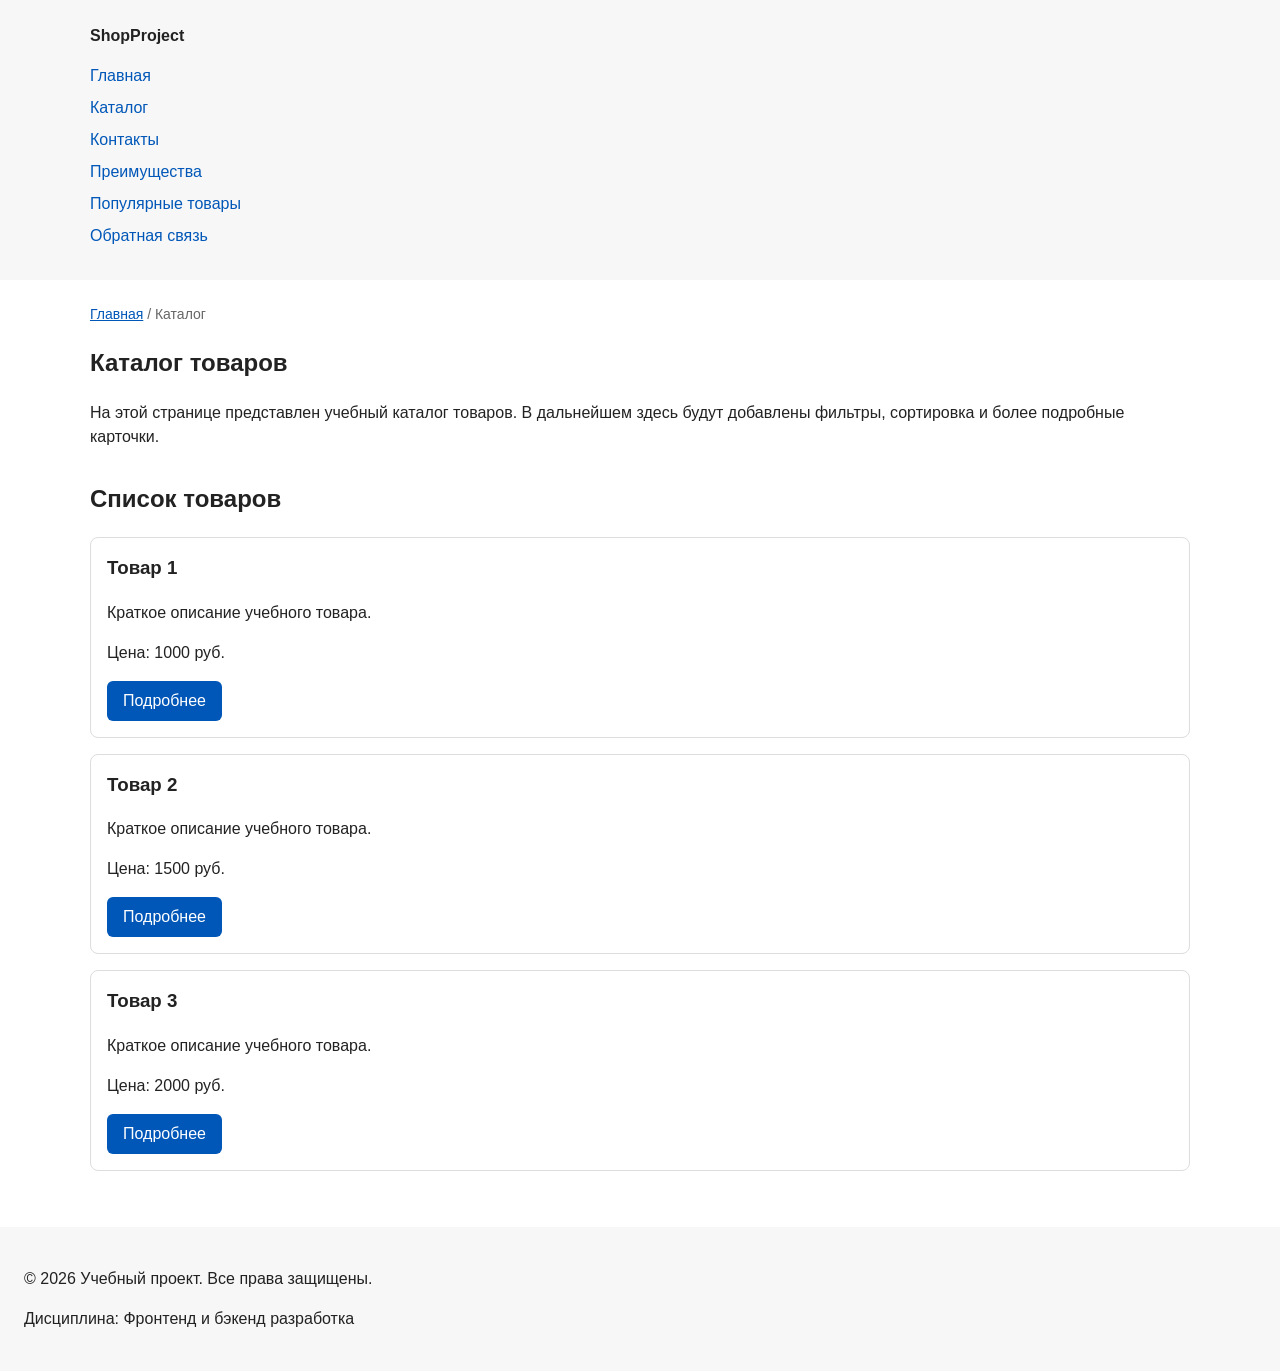
==== catalog.html @ db3c7e43 "feat: add multi-page structure navigation and anchors" ====
<!doctype html>
<html lang="ru">
  <head>
    <meta charset="UTF-8" />
    <meta name="viewport" content="width=device-width, initial-scale=1.0" />
    <meta
      name="description"
      content="Каталог товаров учебного интернет-магазина."
    />
    <title>Каталог товаров — Учебный интернет-магазин</title>
    <link rel="stylesheet" href="css/style.css" />
  </head>
  <body>
    <header>
      <div class="site-header">
        <a class="site-logo" href="index.html">ShopProject</a>

        <nav class="site-nav" aria-label="Основная навигация">
          <ul class="site-nav__list">
            <li><a href="index.html">Главная</a></li>
            <li><a href="catalog.html">Каталог</a></li>
            <li><a href="contacts.html">Контакты</a></li>
            <li><a href="index.html#advantages">Преимущества</a></li>
            <li><a href="index.html#popular">Популярные товары</a></li>
            <li><a href="index.html#contacts">Обратная связь</a></li>
          </ul>
        </nav>
      </div>
    </header>

    <main>
      <nav class="breadcrumbs" aria-label="Хлебные крошки">
        <a href="index.html">Главная</a>
        <span>Каталог</span>
      </nav>

      <section class="section">
        <h1>Каталог товаров</h1>
        <p>
          На этой странице представлен учебный каталог товаров. В дальнейшем
          здесь будут добавлены фильтры, сортировка и более подробные карточки.
        </p>
      </section>

      <section class="section">
        <h2>Список товаров</h2>

        <article class="product-card">
          <h3>Товар 1</h3>
          <p>Краткое описание учебного товара.</p>
          <p>Цена: 1000 руб.</p>
          <a class="button" href="index.html#popular">Подробнее</a>
        </article>

        <article class="product-card">
          <h3>Товар 2</h3>
          <p>Краткое описание учебного товара.</p>
          <p>Цена: 1500 руб.</p>
          <a class="button" href="index.html#popular">Подробнее</a>
        </article>

        <article class="product-card">
          <h3>Товар 3</h3>
          <p>Краткое описание учебного товара.</p>
          <p>Цена: 2000 руб.</p>
          <a class="button" href="index.html#popular">Подробнее</a>
        </article>
      </section>
    </main>

    <footer>
      <p>&copy; 2026 Учебный проект. Все права защищены.</p>
      <p>Дисциплина: Фронтенд и бэкенд разработка</p>
    </footer>
  </body>
</html>
---- css/style.css ----
/* ===============================
   1. Переменные проекта
   =============================== */

:root {
  /* Цвета */
  --color-bg: #ffffff;
  --color-text: #222222;
  --color-muted: #666666;
  --color-primary: #0057b8;
  --color-primary-dark: #003f86;
  --color-border: #dddddd;
  --color-surface: #f7f7f7;
  --color-surface-accent: #eef5ff;
  --color-danger: #b00020;
  --color-success: #168a2f;
  --color-success-bg: #eefaf0;
  --color-white: #ffffff;

  /* Отступы */
  --space-xs: 4px;
  --space-sm: 8px;
  --space-md: 16px;
  --space-lg: 24px;
  --space-xl: 32px;

  /* Скругления */
  --radius-sm: 6px;
  --radius-md: 8px;
  --radius-lg: 12px;

  --container-width: 1100px;
}

/* ===============================
   2. Базовые стили
   =============================== */

* {
  box-sizing: border-box;
}

html {
  scroll-behavior: smooth;
}

body {
  margin: 0;
  font-family: Arial, sans-serif;
  line-height: 1.5;
  color: var(--color-text);
  background-color: var(--color-bg);
}

header,
main,
footer {
  padding: var(--space-lg);
}

header,
footer {
  background-color: var(--color-surface);
}

/* ===============================
   3. Общие элементы интерфейса
   =============================== */

a {
  color: var(--color-primary);
}

a:hover {
  color: var(--color-primary-dark);
}

/* Показываем фокус при работе с клавиатурой. */
a:focus-visible,
button:focus-visible,
input:focus-visible,
select:focus-visible,
textarea:focus-visible {
  outline: 2px solid var(--color-primary);
  outline-offset: 3px;
}

.button {
  display: inline-block;
  padding: var(--space-sm) var(--space-md);
  color: var(--color-white);
  background-color: var(--color-primary);
  text-decoration: none;
  border: none;
  border-radius: var(--radius-sm);
  font: inherit;
  cursor: pointer;
}

.button:hover {
  color: var(--color-white);
  background-color: var(--color-primary-dark);
}

button:disabled {
  opacity: 0.6;
  cursor: not-allowed;
}

:target {
  outline: 2px dashed var(--color-primary);
  outline-offset: 4px;
}

/* ===============================
   4. Компоненты страницы
   =============================== */

.site-header {
  max-width: var(--container-width);
  margin: 0 auto;
}

.site-logo {
  font-weight: bold;
  text-decoration: none;
  color: var(--color-text);
}

.site-nav__list {
  padding: 0;
  margin: var(--space-md) 0 0;
  list-style: none;
}

.site-nav__list li {
  margin-bottom: var(--space-sm);
}

.site-nav__list a {
  text-decoration: none;
}

.site-nav__list a:hover {
  text-decoration: underline;
}

.breadcrumbs {
  max-width: var(--container-width);
  margin: 0 auto var(--space-md);
  font-size: 14px;
  color: var(--color-muted);
}

.breadcrumbs a {
  color: var(--color-primary);
}

.breadcrumbs span::before {
  content: " / ";
  color: var(--color-muted);
}

.hero {
  max-width: var(--container-width);
  margin: 0 auto var(--space-xl);
  padding: var(--space-xl) var(--space-lg);
  background-color: var(--color-surface-accent);
  border-radius: var(--radius-lg);
}

.section {
  max-width: var(--container-width);
  margin: 0 auto var(--space-xl);
}

.section h2 {
  margin-top: 0;
}

.product-card {
  margin-bottom: var(--space-md);
  padding: var(--space-md);
  border: 1px solid var(--color-border);
  border-radius: var(--radius-md);
  background-color: var(--color-bg);
}

.product-card:hover {
  border-color: var(--color-primary);
}

.product-card h3 {
  margin-top: 0;
}

.aside-info {
  max-width: var(--container-width);
  margin: 0 auto var(--space-xl);
  padding: var(--space-md);
  border-left: 4px solid var(--color-primary);
  background-color: var(--color-surface);
}

/* ===============================
   5. Форма и модальное окно
   =============================== */

.order-dialog {
  width: min(100% - var(--space-xl), 560px);
  padding: var(--space-lg);
  border: none;
  border-radius: var(--radius-lg);
}

.order-dialog::backdrop {
  background-color: rgba(0, 0, 0, 0.5);
}

.form-field {
  margin-bottom: var(--space-md);
}

.form-field label {
  display: block;
  margin-bottom: var(--space-xs);
}

.form-field input,
.form-field select,
.form-field textarea {
  width: 100%;
  padding: 10px 12px;
  border: 1px solid var(--color-border);
  border-radius: var(--radius-sm);
  font: inherit;
}

.form-field input[type="checkbox"] {
  width: auto;
}

.form-field small {
  display: block;
  margin-top: var(--space-xs);
  color: var(--color-muted);
}

.form-field input:hover,
.form-field select:hover,
.form-field textarea:hover,
.form-field input:focus,
.form-field select:focus,
.form-field textarea:focus {
  border-color: var(--color-primary);
}

/* Ошибочная рамка остаётся красной при наведении и фокусе. */
.form-field input[aria-invalid="true"],
.form-field select[aria-invalid="true"],
.form-field textarea[aria-invalid="true"] {
  border-color: var(--color-danger);
}

.form-actions {
  display: flex;
  gap: var(--space-md);
  margin-top: var(--space-lg);
}

.success-message {
  max-width: var(--container-width);
  margin: var(--space-lg) auto;
  padding: var(--space-md);
  border-left: 4px solid var(--color-success);
  background-color: var(--color-success-bg);
}
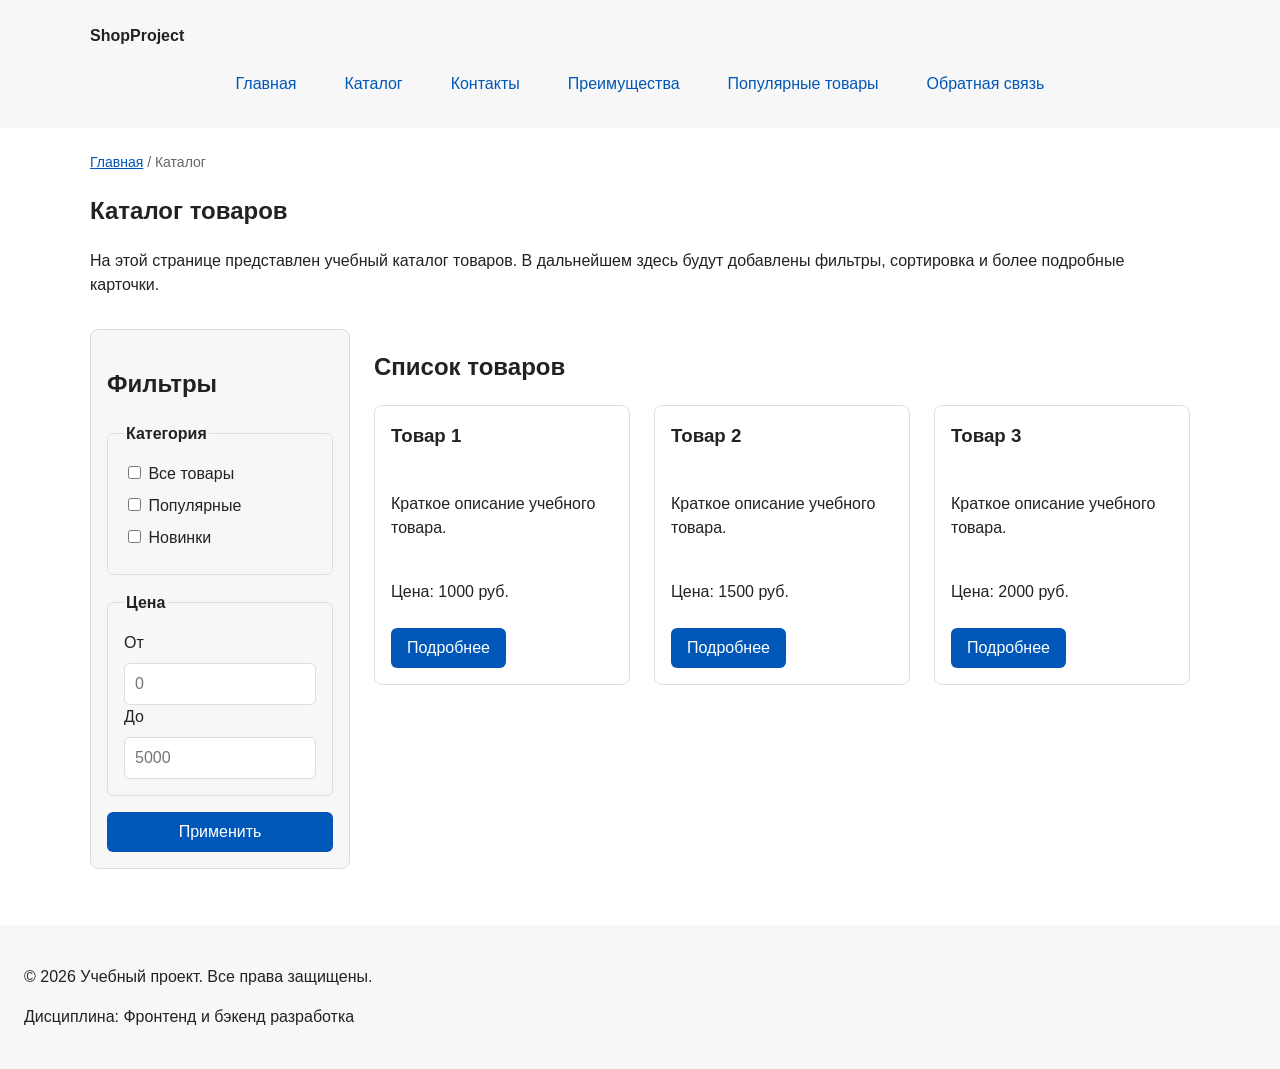
==== commit 553931b2: "feat: add flex navigation and grid catalog layout" ====
--- a/catalog.html
+++ b/catalog.html
@@ -42,29 +42,82 @@
         </p>
       </section>
 
-      <section class="section">
-        <h2>Список товаров</h2>
+      <section class="catalog-layout">
+        <aside class="catalog-filters">
+          <h2>Фильтры</h2>
 
-        <article class="product-card">
-          <h3>Товар 1</h3>
-          <p>Краткое описание учебного товара.</p>
-          <p>Цена: 1000 руб.</p>
-          <a class="button" href="index.html#popular">Подробнее</a>
-        </article>
+          <form class="filters-form" action="#" method="get">
+            <fieldset>
+              <legend>Категория</legend>
 
-        <article class="product-card">
-          <h3>Товар 2</h3>
-          <p>Краткое описание учебного товара.</p>
-          <p>Цена: 1500 руб.</p>
-          <a class="button" href="index.html#popular">Подробнее</a>
-        </article>
+              <label>
+                <input type="checkbox" name="category" value="all" />
+                Все товары
+              </label>
 
-        <article class="product-card">
-          <h3>Товар 3</h3>
-          <p>Краткое описание учебного товара.</p>
-          <p>Цена: 2000 руб.</p>
-          <a class="button" href="index.html#popular">Подробнее</a>
-        </article>
+              <label>
+                <input type="checkbox" name="category" value="popular" />
+                Популярные
+              </label>
+
+              <label>
+                <input type="checkbox" name="category" value="new" />
+                Новинки
+              </label>
+            </fieldset>
+
+            <fieldset>
+              <legend>Цена</legend>
+
+              <label for="price-from">От</label>
+              <input
+                id="price-from"
+                name="price-from"
+                type="number"
+                min="0"
+                placeholder="0"
+              />
+
+              <label for="price-to">До</label>
+              <input
+                id="price-to"
+                name="price-to"
+                type="number"
+                min="0"
+                placeholder="5000"
+              />
+            </fieldset>
+
+            <button class="button" type="submit">Применить</button>
+          </form>
+        </aside>
+
+        <section class="catalog-products">
+          <h2>Список товаров</h2>
+
+          <div class="products-grid">
+            <article class="product-card">
+              <h3>Товар 1</h3>
+              <p>Краткое описание учебного товара.</p>
+              <p>Цена: 1000 руб.</p>
+              <a class="button" href="index.html#popular">Подробнее</a>
+            </article>
+
+            <article class="product-card">
+              <h3>Товар 2</h3>
+              <p>Краткое описание учебного товара.</p>
+              <p>Цена: 1500 руб.</p>
+              <a class="button" href="index.html#popular">Подробнее</a>
+            </article>
+
+            <article class="product-card">
+              <h3>Товар 3</h3>
+              <p>Краткое описание учебного товара.</p>
+              <p>Цена: 2000 руб.</p>
+              <a class="button" href="index.html#popular">Подробнее</a>
+            </article>
+          </div>
+        </section>
       </section>
     </main>
 
--- a/css/style.css
+++ b/css/style.css
@@ -128,21 +128,27 @@
 }
 
 .site-nav__list {
+  display: flex;
+  flex-wrap: wrap;
+  justify-content: center;
+  align-items: center;
+  gap: var(--space-md);
   padding: 0;
   margin: var(--space-md) 0 0;
   list-style: none;
 }
 
-.site-nav__list li {
-  margin-bottom: var(--space-sm);
-}
-
 .site-nav__list a {
+  display: inline-block;
+  padding: var(--space-sm) var(--space-md);
+  color: var(--color-primary);
   text-decoration: none;
+  border-radius: var(--radius-sm);
 }
 
 .site-nav__list a:hover {
-  text-decoration: underline;
+  color: var(--color-white);
+  background-color: var(--color-primary);
 }
 
 .breadcrumbs {
@@ -178,20 +184,84 @@
   margin-top: 0;
 }
 
+.products-grid {
+  display: grid;
+  grid-template-columns: repeat(3, 1fr);
+  gap: var(--space-lg);
+}
+
 .product-card {
-  margin-bottom: var(--space-md);
+  display: flex;
+  flex-direction: column;
+  gap: var(--space-sm);
+  margin-bottom: 0;
   padding: var(--space-md);
   border: 1px solid var(--color-border);
   border-radius: var(--radius-md);
   background-color: var(--color-bg);
 }
 
+.product-card .button {
+  margin-top: auto;
+  align-self: flex-start;
+}
+
 .product-card:hover {
   border-color: var(--color-primary);
 }
 
 .product-card h3 {
   margin-top: 0;
+}
+
+.catalog-layout {
+  max-width: var(--container-width);
+  margin: 0 auto var(--space-xl);
+  display: grid;
+  grid-template-columns: 260px 1fr;
+  grid-template-areas: "filters products";
+  gap: var(--space-lg);
+}
+
+.catalog-filters {
+  grid-area: filters;
+  padding: var(--space-md);
+  border: 1px solid var(--color-border);
+  border-radius: var(--radius-md);
+  background-color: var(--color-surface);
+}
+
+.catalog-products {
+  grid-area: products;
+}
+
+.filters-form {
+  display: grid;
+  gap: var(--space-md);
+}
+
+.filters-form fieldset {
+  margin: 0;
+  padding: var(--space-md);
+  border: 1px solid var(--color-border);
+  border-radius: var(--radius-sm);
+}
+
+.filters-form legend {
+  font-weight: 700;
+}
+
+.filters-form label {
+  display: block;
+  margin-bottom: var(--space-sm);
+}
+
+.filters-form input[type="number"] {
+  width: 100%;
+  padding: 8px 10px;
+  border: 1px solid var(--color-border);
+  border-radius: var(--radius-sm);
+  font: inherit;
 }
 
 .aside-info {
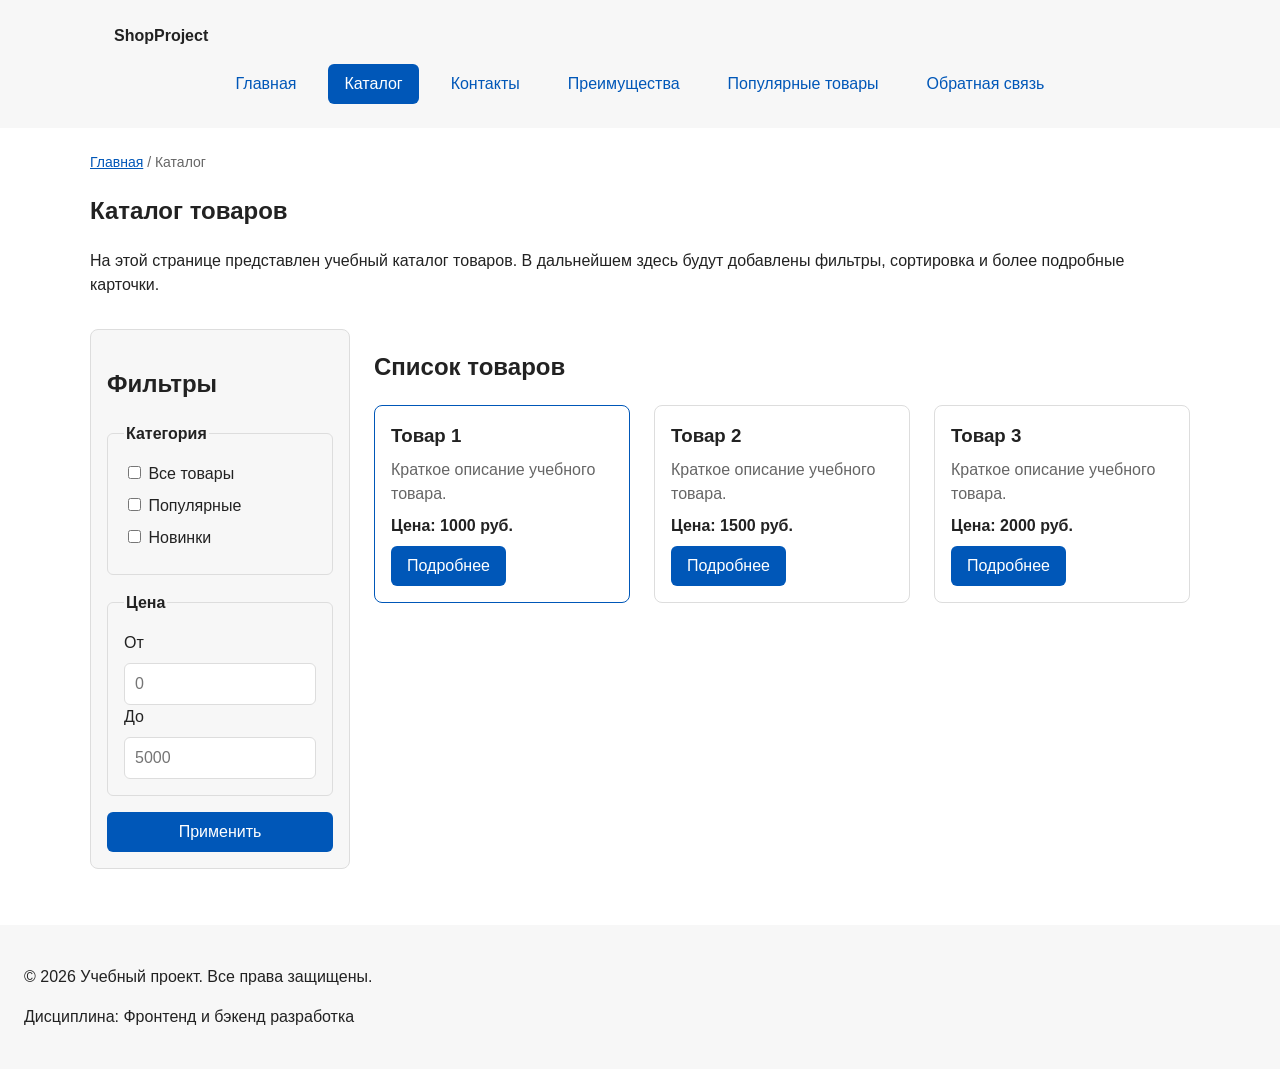
==== commit 54e453f6: "refactor: apply BEM naming to CSS classes" ====
--- a/catalog.html
+++ b/catalog.html
@@ -11,18 +11,40 @@
     <link rel="stylesheet" href="css/style.css" />
   </head>
   <body>
-    <header>
-      <div class="site-header">
-        <a class="site-logo" href="index.html">ShopProject</a>
+    <header class="site-header">
+      <div class="site-header__inner">
+        <a class="site-header__logo" href="index.html">ShopProject</a>
 
         <nav class="site-nav" aria-label="Основная навигация">
           <ul class="site-nav__list">
-            <li><a href="index.html">Главная</a></li>
-            <li><a href="catalog.html">Каталог</a></li>
-            <li><a href="contacts.html">Контакты</a></li>
-            <li><a href="index.html#advantages">Преимущества</a></li>
-            <li><a href="index.html#popular">Популярные товары</a></li>
-            <li><a href="index.html#contacts">Обратная связь</a></li>
+            <li class="site-nav__item">
+              <a class="site-nav__link" href="index.html">Главная</a>
+            </li>
+            <li class="site-nav__item">
+              <a
+                class="site-nav__link site-nav__link--active"
+                href="catalog.html"
+                >Каталог</a
+              >
+            </li>
+            <li class="site-nav__item">
+              <a class="site-nav__link" href="contacts.html">Контакты</a>
+            </li>
+            <li class="site-nav__item">
+              <a class="site-nav__link" href="index.html#advantages"
+                >Преимущества</a
+              >
+            </li>
+            <li class="site-nav__item">
+              <a class="site-nav__link" href="index.html#popular"
+                >Популярные товары</a
+              >
+            </li>
+            <li class="site-nav__item">
+              <a class="site-nav__link" href="index.html#contacts"
+                >Обратная связь</a
+              >
+            </li>
           </ul>
         </nav>
       </div>
@@ -30,8 +52,8 @@
 
     <main>
       <nav class="breadcrumbs" aria-label="Хлебные крошки">
-        <a href="index.html">Главная</a>
-        <span>Каталог</span>
+        <a class="breadcrumbs__link" href="index.html">Главная</a>
+        <span class="breadcrumbs__current">Каталог</span>
       </nav>
 
       <section class="section">
@@ -47,30 +69,31 @@
           <h2>Фильтры</h2>
 
           <form class="filters-form" action="#" method="get">
-            <fieldset>
-              <legend>Категория</legend>
+            <fieldset class="filters-form__group">
+              <legend class="filters-form__legend">Категория</legend>
 
-              <label>
+              <label class="filters-form__label">
                 <input type="checkbox" name="category" value="all" />
                 Все товары
               </label>
 
-              <label>
+              <label class="filters-form__label">
                 <input type="checkbox" name="category" value="popular" />
                 Популярные
               </label>
 
-              <label>
+              <label class="filters-form__label">
                 <input type="checkbox" name="category" value="new" />
                 Новинки
               </label>
             </fieldset>
 
-            <fieldset>
-              <legend>Цена</legend>
+            <fieldset class="filters-form__group">
+              <legend class="filters-form__legend">Цена</legend>
 
-              <label for="price-from">От</label>
+              <label class="filters-form__label" for="price-from">От</label>
               <input
+                class="filters-form__input"
                 id="price-from"
                 name="price-from"
                 type="number"
@@ -78,8 +101,9 @@
                 placeholder="0"
               />
 
-              <label for="price-to">До</label>
+              <label class="filters-form__label" for="price-to">До</label>
               <input
+                class="filters-form__input"
                 id="price-to"
                 name="price-to"
                 type="number"
@@ -88,7 +112,9 @@
               />
             </fieldset>
 
-            <button class="button" type="submit">Применить</button>
+            <button class="button button--primary" type="submit">
+              Применить
+            </button>
           </form>
         </aside>
 
@@ -96,32 +122,50 @@
           <h2>Список товаров</h2>
 
           <div class="products-grid">
-            <article class="product-card">
-              <h3>Товар 1</h3>
-              <p>Краткое описание учебного товара.</p>
-              <p>Цена: 1000 руб.</p>
-              <a class="button" href="index.html#popular">Подробнее</a>
+            <article class="product-card product-card--featured">
+              <h3 class="product-card__title">Товар 1</h3>
+              <p class="product-card__description">
+                Краткое описание учебного товара.
+              </p>
+              <p class="product-card__price">Цена: 1000 руб.</p>
+              <a
+                class="button button--primary product-card__button"
+                href="index.html#popular"
+                >Подробнее</a
+              >
             </article>
 
             <article class="product-card">
-              <h3>Товар 2</h3>
-              <p>Краткое описание учебного товара.</p>
-              <p>Цена: 1500 руб.</p>
-              <a class="button" href="index.html#popular">Подробнее</a>
+              <h3 class="product-card__title">Товар 2</h3>
+              <p class="product-card__description">
+                Краткое описание учебного товара.
+              </p>
+              <p class="product-card__price">Цена: 1500 руб.</p>
+              <a
+                class="button button--primary product-card__button"
+                href="index.html#popular"
+                >Подробнее</a
+              >
             </article>
 
             <article class="product-card">
-              <h3>Товар 3</h3>
-              <p>Краткое описание учебного товара.</p>
-              <p>Цена: 2000 руб.</p>
-              <a class="button" href="index.html#popular">Подробнее</a>
+              <h3 class="product-card__title">Товар 3</h3>
+              <p class="product-card__description">
+                Краткое описание учебного товара.
+              </p>
+              <p class="product-card__price">Цена: 2000 руб.</p>
+              <a
+                class="button button--primary product-card__button"
+                href="index.html#popular"
+                >Подробнее</a
+              >
             </article>
           </div>
         </section>
       </section>
     </main>
 
-    <footer>
+    <footer class="site-footer">
       <p>&copy; 2026 Учебный проект. Все права защищены.</p>
       <p>Дисциплина: Фронтенд и бэкенд разработка</p>
     </footer>
--- a/css/style.css
+++ b/css/style.css
@@ -52,15 +52,8 @@
   background-color: var(--color-bg);
 }
 
-header,
-main,
-footer {
+main {
   padding: var(--space-lg);
-}
-
-header,
-footer {
-  background-color: var(--color-surface);
 }
 
 /* ===============================
@@ -88,21 +81,41 @@
 .button {
   display: inline-block;
   padding: var(--space-sm) var(--space-md);
-  color: var(--color-white);
-  background-color: var(--color-primary);
-  text-decoration: none;
   border: none;
   border-radius: var(--radius-sm);
   font: inherit;
+  text-decoration: none;
   cursor: pointer;
 }
 
-.button:hover {
+.button--primary {
+  color: var(--color-white);
+  background-color: var(--color-primary);
+}
+
+.button--primary:hover {
   color: var(--color-white);
   background-color: var(--color-primary-dark);
 }
 
-button:disabled {
+.button--secondary {
+  color: var(--color-primary);
+  background-color: transparent;
+  border: 1px solid var(--color-primary);
+}
+
+.button--secondary:hover {
+  color: var(--color-white);
+  background-color: var(--color-primary);
+}
+
+.button:focus-visible {
+  outline: 2px solid var(--color-primary);
+  outline-offset: 3px;
+}
+
+.button:disabled,
+.button--disabled {
   opacity: 0.6;
   cursor: not-allowed;
 }
@@ -117,14 +130,19 @@
    =============================== */
 
 .site-header {
+  background-color: var(--color-surface);
+}
+
+.site-header__inner {
   max-width: var(--container-width);
   margin: 0 auto;
-}
-
-.site-logo {
-  font-weight: bold;
+  padding: var(--space-lg);
+}
+
+.site-header__logo {
+  font-weight: 700;
+  color: var(--color-text);
   text-decoration: none;
-  color: var(--color-text);
 }
 
 .site-nav__list {
@@ -138,7 +156,7 @@
   list-style: none;
 }
 
-.site-nav__list a {
+.site-nav__link {
   display: inline-block;
   padding: var(--space-sm) var(--space-md);
   color: var(--color-primary);
@@ -146,7 +164,17 @@
   border-radius: var(--radius-sm);
 }
 
-.site-nav__list a:hover {
+.site-nav__link:hover {
+  color: var(--color-white);
+  background-color: var(--color-primary);
+}
+
+.site-nav__link:focus-visible {
+  outline: 2px solid var(--color-primary);
+  outline-offset: 3px;
+}
+
+.site-nav__link--active {
   color: var(--color-white);
   background-color: var(--color-primary);
 }
@@ -158,11 +186,11 @@
   color: var(--color-muted);
 }
 
-.breadcrumbs a {
+.breadcrumbs__link {
   color: var(--color-primary);
 }
 
-.breadcrumbs span::before {
+.breadcrumbs__current::before {
   content: " / ";
   color: var(--color-muted);
 }
@@ -180,7 +208,7 @@
   margin: 0 auto var(--space-xl);
 }
 
-.section h2 {
+.section__title {
   margin-top: 0;
 }
 
@@ -201,17 +229,40 @@
   background-color: var(--color-bg);
 }
 
-.product-card .button {
+.product-card:hover {
+  border-color: var(--color-primary);
+}
+
+.product-card--featured {
+  border-color: var(--color-primary);
+}
+
+.product-card--discount {
+  border-color: var(--color-danger);
+}
+
+.product-card__title {
+  margin: 0;
+  color: var(--color-text);
+}
+
+.product-card__description {
+  margin: 0;
+  color: var(--color-muted);
+}
+
+.product-card__price {
+  margin: 0;
+  font-weight: 700;
+}
+
+.product-card--discount .product-card__price {
+  color: var(--color-danger);
+}
+
+.product-card__button {
   margin-top: auto;
   align-self: flex-start;
-}
-
-.product-card:hover {
-  border-color: var(--color-primary);
-}
-
-.product-card h3 {
-  margin-top: 0;
 }
 
 .catalog-layout {
@@ -240,23 +291,23 @@
   gap: var(--space-md);
 }
 
-.filters-form fieldset {
+.filters-form__group {
   margin: 0;
   padding: var(--space-md);
   border: 1px solid var(--color-border);
   border-radius: var(--radius-sm);
 }
 
-.filters-form legend {
+.filters-form__legend {
   font-weight: 700;
 }
 
-.filters-form label {
+.filters-form__label {
   display: block;
   margin-bottom: var(--space-sm);
 }
 
-.filters-form input[type="number"] {
+.filters-form__input {
   width: 100%;
   padding: 8px 10px;
   border: 1px solid var(--color-border);
@@ -264,6 +315,11 @@
   font: inherit;
 }
 
+.site-footer {
+  padding: var(--space-lg);
+  background-color: var(--color-surface);
+}
+
 .aside-info {
   max-width: var(--container-width);
   margin: 0 auto var(--space-xl);
@@ -287,18 +343,22 @@
   background-color: rgba(0, 0, 0, 0.5);
 }
 
-.form-field {
+.order-dialog__title {
+  margin-top: 0;
+}
+
+.order-form__field {
   margin-bottom: var(--space-md);
 }
 
-.form-field label {
+.order-form__label {
   display: block;
   margin-bottom: var(--space-xs);
 }
 
-.form-field input,
-.form-field select,
-.form-field textarea {
+.order-form__input,
+.order-form__select,
+.order-form__textarea {
   width: 100%;
   padding: 10px 12px;
   border: 1px solid var(--color-border);
@@ -306,33 +366,40 @@
   font: inherit;
 }
 
-.form-field input[type="checkbox"] {
+.order-form__input--checkbox {
   width: auto;
 }
 
-.form-field small {
+.order-form__hint {
   display: block;
   margin-top: var(--space-xs);
   color: var(--color-muted);
 }
 
-.form-field input:hover,
-.form-field select:hover,
-.form-field textarea:hover,
-.form-field input:focus,
-.form-field select:focus,
-.form-field textarea:focus {
+.order-form__input:hover,
+.order-form__select:hover,
+.order-form__textarea:hover,
+.order-form__input:focus,
+.order-form__select:focus,
+.order-form__textarea:focus {
   border-color: var(--color-primary);
 }
 
+.order-form__input:focus-visible,
+.order-form__select:focus-visible,
+.order-form__textarea:focus-visible {
+  outline: 2px solid var(--color-primary);
+  outline-offset: 3px;
+}
+
 /* Ошибочная рамка остаётся красной при наведении и фокусе. */
-.form-field input[aria-invalid="true"],
-.form-field select[aria-invalid="true"],
-.form-field textarea[aria-invalid="true"] {
+.order-form__input[aria-invalid="true"],
+.order-form__select[aria-invalid="true"],
+.order-form__textarea[aria-invalid="true"] {
   border-color: var(--color-danger);
 }
 
-.form-actions {
+.order-form__actions {
   display: flex;
   gap: var(--space-md);
   margin-top: var(--space-lg);
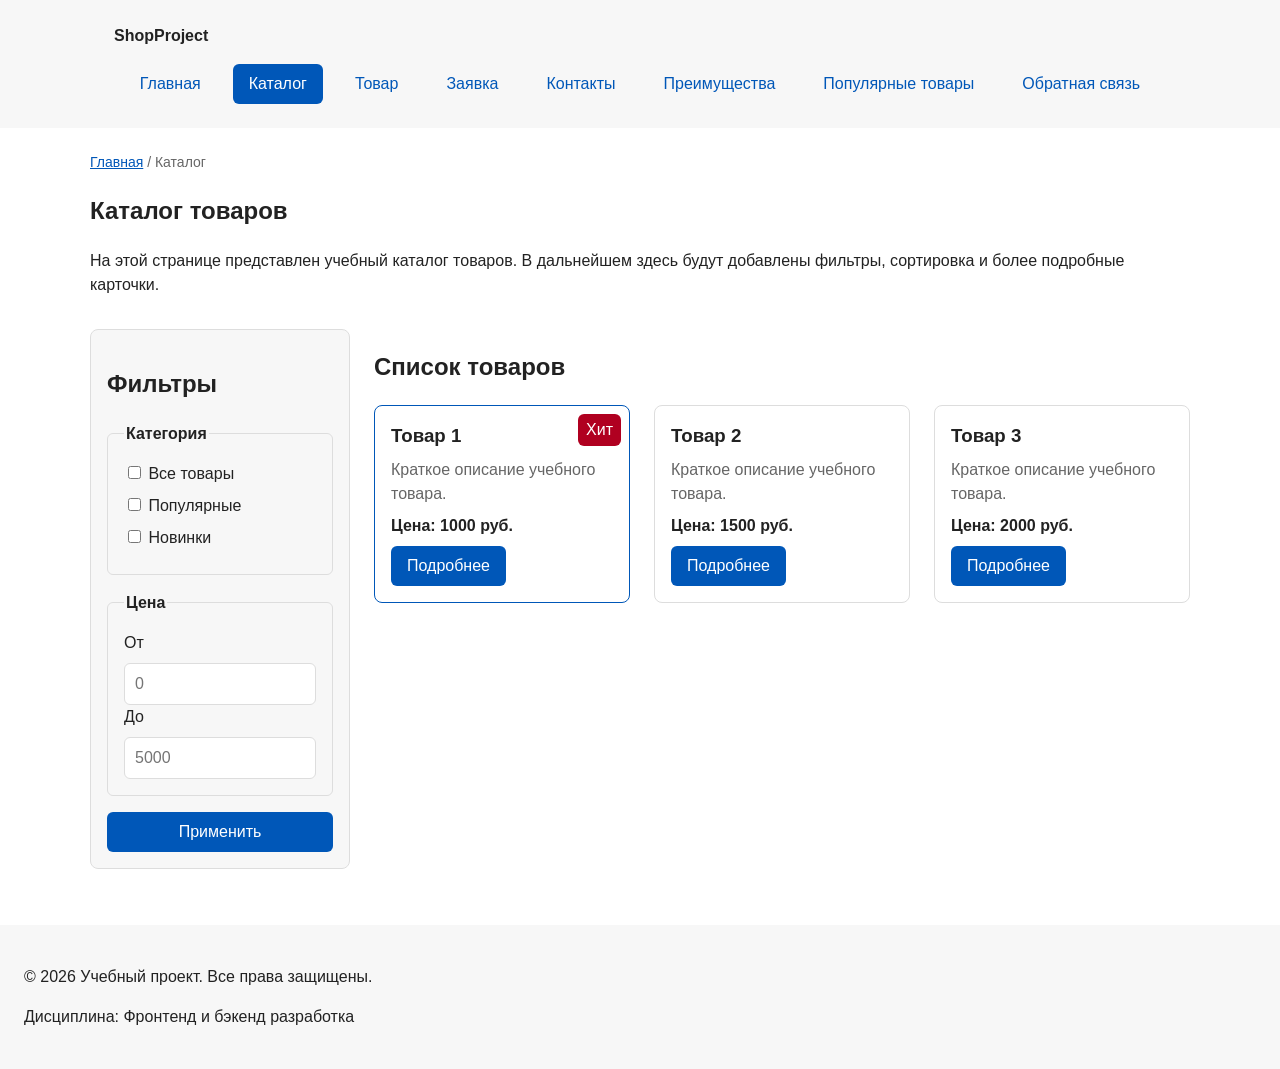
==== commit 4be78e85: "fix: prepare HTML CSS project for submission" ====
--- a/catalog.html
+++ b/catalog.html
@@ -14,7 +14,6 @@
     <header class="site-header">
       <div class="site-header__inner">
         <a class="site-header__logo" href="index.html">ShopProject</a>
-
         <nav class="site-nav" aria-label="Основная навигация">
           <ul class="site-nav__list">
             <li class="site-nav__item">
@@ -26,6 +25,12 @@
                 href="catalog.html"
                 >Каталог</a
               >
+            </li>
+            <li class="site-nav__item">
+              <a class="site-nav__link" href="product.html">Товар</a>
+            </li>
+            <li class="site-nav__item">
+              <a class="site-nav__link" href="order.html">Заявка</a>
             </li>
             <li class="site-nav__item">
               <a class="site-nav__link" href="contacts.html">Контакты</a>
@@ -123,6 +128,7 @@
 
           <div class="products-grid">
             <article class="product-card product-card--featured">
+              <span class="product-card__badge">Хит</span>
               <h3 class="product-card__title">Товар 1</h3>
               <p class="product-card__description">
                 Краткое описание учебного товара.
@@ -130,7 +136,7 @@
               <p class="product-card__price">Цена: 1000 руб.</p>
               <a
                 class="button button--primary product-card__button"
-                href="index.html#popular"
+                href="product.html"
                 >Подробнее</a
               >
             </article>
@@ -143,7 +149,7 @@
               <p class="product-card__price">Цена: 1500 руб.</p>
               <a
                 class="button button--primary product-card__button"
-                href="index.html#popular"
+                href="product.html"
                 >Подробнее</a
               >
             </article>
@@ -156,7 +162,7 @@
               <p class="product-card__price">Цена: 2000 руб.</p>
               <a
                 class="button button--primary product-card__button"
-                href="index.html#popular"
+                href="product.html"
                 >Подробнее</a
               >
             </article>
--- a/css/style.css
+++ b/css/style.css
@@ -219,6 +219,7 @@
 }
 
 .product-card {
+  position: relative;
   display: flex;
   flex-direction: column;
   gap: var(--space-sm);
@@ -227,6 +228,16 @@
   border: 1px solid var(--color-border);
   border-radius: var(--radius-md);
   background-color: var(--color-bg);
+}
+
+.product-card__badge {
+  position: absolute;
+  top: var(--space-sm);
+  right: var(--space-sm);
+  padding: 4px 8px;
+  color: var(--color-white);
+  background-color: var(--color-danger);
+  border-radius: var(--radius-sm);
 }
 
 .product-card:hover {
@@ -276,6 +287,10 @@
 
 .catalog-filters {
   grid-area: filters;
+  position: sticky;
+  top: var(--space-md);
+  z-index: 1;
+  align-self: start;
   padding: var(--space-md);
   border: 1px solid var(--color-border);
   border-radius: var(--radius-md);
@@ -313,6 +328,39 @@
   border: 1px solid var(--color-border);
   border-radius: var(--radius-sm);
   font: inherit;
+}
+
+.product-details__image {
+  display: block;
+  max-width: 100%;
+  height: auto;
+  border-radius: var(--radius-md);
+}
+
+.product-details__price {
+  font-weight: 700;
+}
+
+.product-table {
+  width: 100%;
+  margin: 0 0 var(--space-lg);
+  border-collapse: collapse;
+}
+
+.product-table__caption {
+  margin-bottom: var(--space-sm);
+  font-weight: 700;
+  text-align: left;
+}
+
+.product-table__cell {
+  padding: var(--space-md);
+  border: 1px solid var(--color-border);
+  text-align: left;
+}
+
+.order-page {
+  max-width: 560px;
 }
 
 .site-footer {
